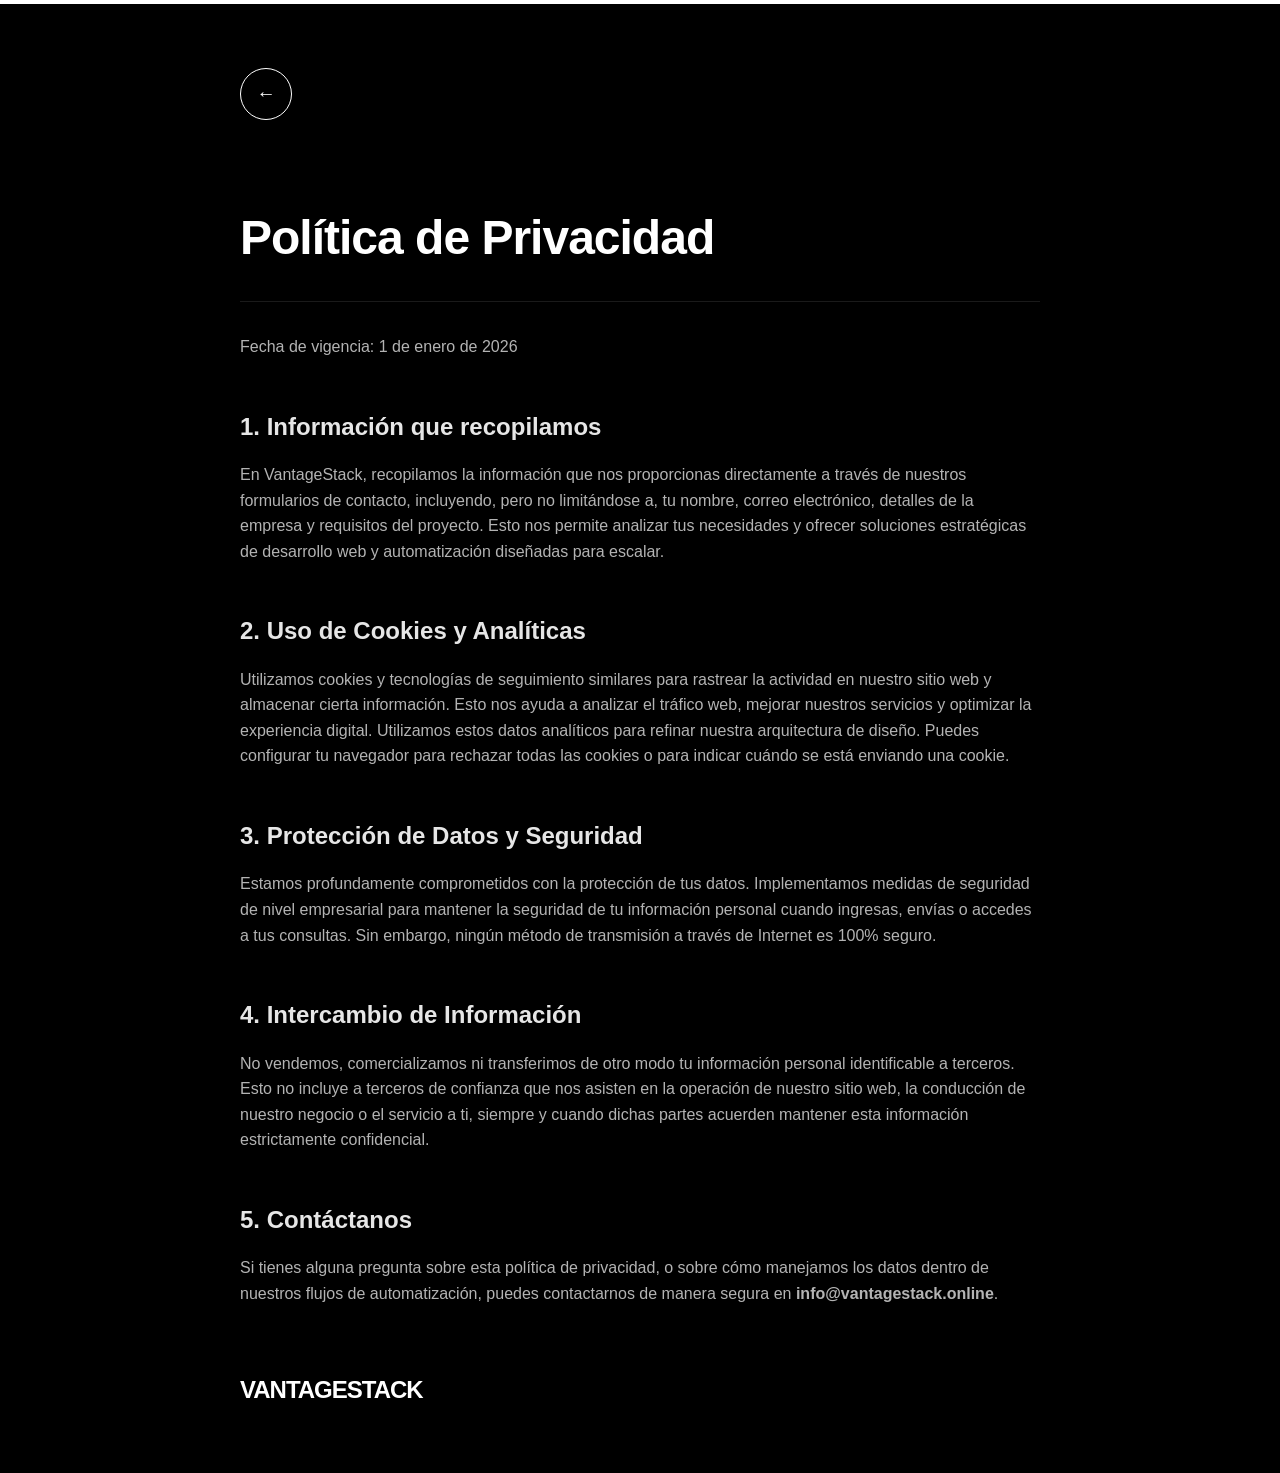
==== privacy-policy.html @ 12086ae9 "Initial commit: VantageStack Landing Page" ====
<!DOCTYPE html>
<html lang="es">
<head>
    <meta charset="UTF-8">
    <meta name="viewport" content="width=device-width, initial-scale=1.0">
    <title>Política de Privacidad - VantageStack</title>
    <style>
        body { font-family: 'Inter', sans-serif; background: #000; color: #fff; margin: 0; padding: 4rem 5vw; line-height: 1.6; border-top: 4px solid #fff; }
        .container { max-width: 800px; margin: 0 auto; }
        h1 { font-size: 3rem; margin-bottom: 2rem; border-bottom: 1px solid rgba(255,255,255,0.1); padding-bottom: 1.5rem; letter-spacing: -1px; }
        h2 { font-size: 1.5rem; margin-top: 3rem; margin-bottom: 1rem; color: rgba(255,255,255,0.9); }
        p, li { font-size: 1rem; color: rgba(255,255,255,0.7); margin-bottom: 1.5rem; }
        ul { margin-bottom: 1.5rem; padding-left: 1.5rem; }
        a.back-btn { display: inline-flex; align-items: center; justify-content: center; width: 50px; height: 50px; border: 1px solid #fff; border-radius: 50%; color: #fff; text-decoration: none; font-size: 1.2rem; margin-bottom: 3rem; transition: background 0.3s, color 0.3s; }
        a.back-btn:hover { background: #fff; color: #000; }
        .brand-footer { margin-top: 4rem; font-weight: 700; color: #fff; font-size: 1.5rem; letter-spacing: -1px; }
    </style>
</head>
<body>
    <div class="container">
        <a href="index.html" class="back-btn" aria-label="Volver al inicio">&larr;</a>
        
        <h1>Política de Privacidad</h1>
        <p>Fecha de vigencia: 1 de enero de 2026</p>

        <h2>1. Información que recopilamos</h2>
        <p>En VantageStack, recopilamos la información que nos proporcionas directamente a través de nuestros formularios de contacto, incluyendo, pero no limitándose a, tu nombre, correo electrónico, detalles de la empresa y requisitos del proyecto. Esto nos permite analizar tus necesidades y ofrecer soluciones estratégicas de desarrollo web y automatización diseñadas para escalar.</p>

        <h2>2. Uso de Cookies y Analíticas</h2>
        <p>Utilizamos cookies y tecnologías de seguimiento similares para rastrear la actividad en nuestro sitio web y almacenar cierta información. Esto nos ayuda a analizar el tráfico web, mejorar nuestros servicios y optimizar la experiencia digital. Utilizamos estos datos analíticos para refinar nuestra arquitectura de diseño. Puedes configurar tu navegador para rechazar todas las cookies o para indicar cuándo se está enviando una cookie.</p>

        <h2>3. Protección de Datos y Seguridad</h2>
        <p>Estamos profundamente comprometidos con la protección de tus datos. Implementamos medidas de seguridad de nivel empresarial para mantener la seguridad de tu información personal cuando ingresas, envías o accedes a tus consultas. Sin embargo, ningún método de transmisión a través de Internet es 100% seguro.</p>

        <h2>4. Intercambio de Información</h2>
        <p>No vendemos, comercializamos ni transferimos de otro modo tu información personal identificable a terceros. Esto no incluye a terceros de confianza que nos asisten en la operación de nuestro sitio web, la conducción de nuestro negocio o el servicio a ti, siempre y cuando dichas partes acuerden mantener esta información estrictamente confidencial.</p>

        <h2>5. Contáctanos</h2>
        <p>Si tienes alguna pregunta sobre esta política de privacidad, o sobre cómo manejamos los datos dentro de nuestros flujos de automatización, puedes contactarnos de manera segura en <strong>info@vantagestack.online</strong>.</p>
        
        <div class="brand-footer">VANTAGESTACK</div>
    </div>
</body>
</html>
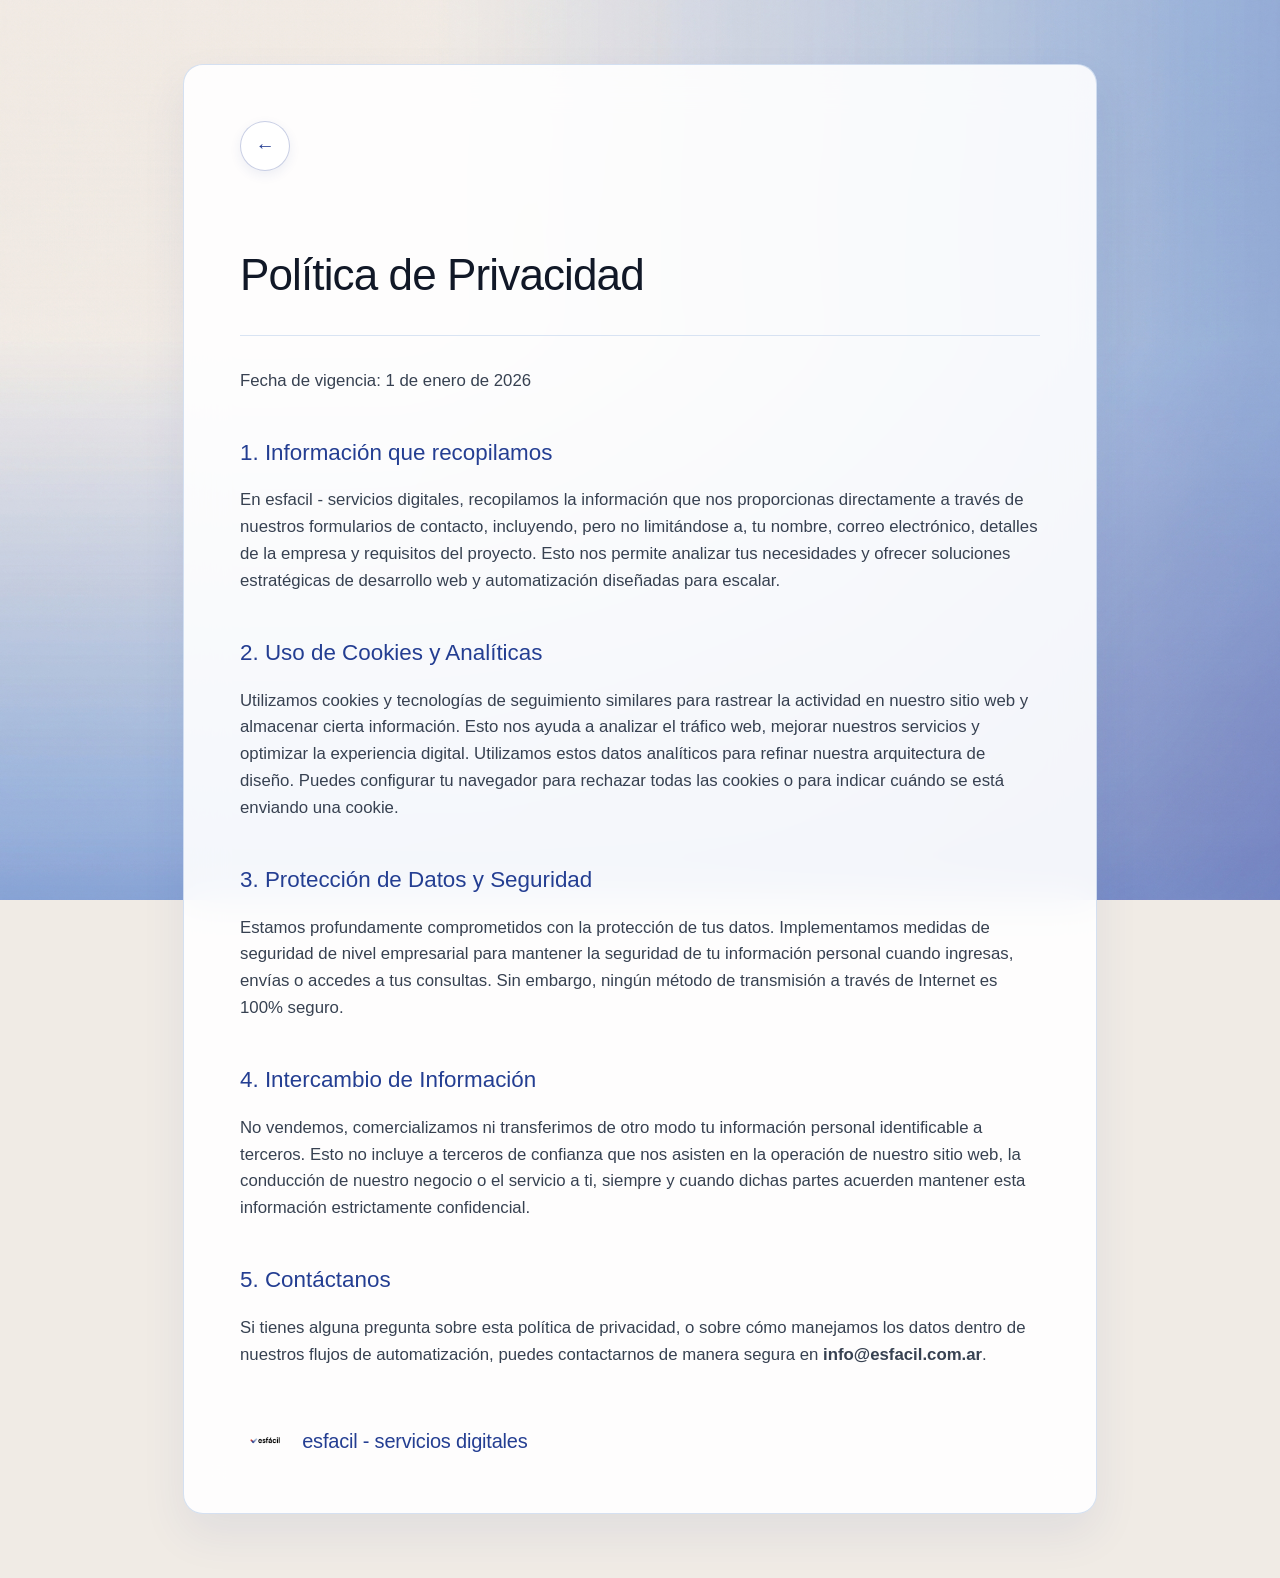
==== commit 29120637: "feat(branding): redesign site with esfacil identity, Satoshi font, new palette, and clean UI" ====
--- a/privacy-policy.html
+++ b/privacy-policy.html
@@ -3,17 +3,93 @@
 <head>
     <meta charset="UTF-8">
     <meta name="viewport" content="width=device-width, initial-scale=1.0">
-    <title>Política de Privacidad - VantageStack</title>
+    <title>Política de Privacidad - esfacil - servicios digitales</title>
+    <link rel="icon" type="image/png" href="LOGO.png">
+    <link rel="preconnect" href="https://api.fontshare.com">
+    <link href="https://api.fontshare.com/v2/css?f[]=satoshi@400,500,700,900&display=swap" rel="stylesheet">
     <style>
-        body { font-family: 'Inter', sans-serif; background: #000; color: #fff; margin: 0; padding: 4rem 5vw; line-height: 1.6; border-top: 4px solid #fff; }
-        .container { max-width: 800px; margin: 0 auto; }
-        h1 { font-size: 3rem; margin-bottom: 2rem; border-bottom: 1px solid rgba(255,255,255,0.1); padding-bottom: 1.5rem; letter-spacing: -1px; }
-        h2 { font-size: 1.5rem; margin-top: 3rem; margin-bottom: 1rem; color: rgba(255,255,255,0.9); }
-        p, li { font-size: 1rem; color: rgba(255,255,255,0.7); margin-bottom: 1.5rem; }
-        ul { margin-bottom: 1.5rem; padding-left: 1.5rem; }
-        a.back-btn { display: inline-flex; align-items: center; justify-content: center; width: 50px; height: 50px; border: 1px solid #fff; border-radius: 50%; color: #fff; text-decoration: none; font-size: 1.2rem; margin-bottom: 3rem; transition: background 0.3s, color 0.3s; }
-        a.back-btn:hover { background: #fff; color: #000; }
-        .brand-footer { margin-top: 4rem; font-weight: 700; color: #fff; font-size: 1.5rem; letter-spacing: -1px; }
+        body {
+            font-family: 'Satoshi', -apple-system, BlinkMacSystemFont, 'Segoe UI', Roboto, sans-serif;
+            background: #F0EBE5 url('FONDO DE REFERENCIA.jpg') no-repeat center center fixed;
+            background-size: cover;
+            color: #111827;
+            margin: 0;
+            padding: 4rem 5vw;
+            line-height: 1.6;
+        }
+        .container {
+            max-width: 800px;
+            margin: 0 auto;
+            background: rgba(255, 255, 255, 0.9);
+            backdrop-filter: blur(20px);
+            -webkit-backdrop-filter: blur(20px);
+            padding: 3.5rem;
+            border-radius: 20px;
+            border: 1px solid rgba(150, 180, 222, 0.4);
+            box-shadow: 0 20px 45px rgba(36, 62, 146, 0.08);
+        }
+        h1 {
+            font-size: 2.75rem;
+            font-weight: 500;
+            margin-bottom: 2rem;
+            border-bottom: 1px solid rgba(150, 180, 222, 0.35);
+            padding-bottom: 1.5rem;
+            letter-spacing: -0.02em;
+            color: #111827;
+        }
+        h2 {
+            font-size: 1.4rem;
+            font-weight: 500;
+            margin-top: 2.5rem;
+            margin-bottom: 1rem;
+            color: #243E92;
+        }
+        p, li {
+            font-size: 1.05rem;
+            color: #374151;
+            margin-bottom: 1.5rem;
+        }
+        ul {
+            margin-bottom: 1.5rem;
+            padding-left: 1.5rem;
+        }
+        a.back-btn {
+            display: inline-flex;
+            align-items: center;
+            justify-content: center;
+            width: 48px;
+            height: 48px;
+            border: 1px solid rgba(36, 62, 146, 0.25);
+            background: #FFFFFF;
+            border-radius: 50%;
+            color: #243E92;
+            text-decoration: none;
+            font-size: 1.2rem;
+            margin-bottom: 2.5rem;
+            transition: all 0.3s ease;
+            box-shadow: 0 4px 12px rgba(36, 62, 146, 0.08);
+        }
+        a.back-btn:hover {
+            background: #FF451A;
+            color: #FFFFFF;
+            border-color: #FF451A;
+            transform: translateY(-2px);
+        }
+        .brand-footer {
+            margin-top: 3.5rem;
+            font-weight: 500;
+            color: #243E92;
+            font-size: 1.25rem;
+            letter-spacing: -0.01em;
+            text-transform: lowercase;
+            display: flex;
+            align-items: center;
+            gap: 0.75rem;
+        }
+        .brand-footer img {
+            height: 28px;
+            width: auto;
+        }
     </style>
 </head>
 <body>
@@ -24,7 +100,7 @@
         <p>Fecha de vigencia: 1 de enero de 2026</p>
 
         <h2>1. Información que recopilamos</h2>
-        <p>En VantageStack, recopilamos la información que nos proporcionas directamente a través de nuestros formularios de contacto, incluyendo, pero no limitándose a, tu nombre, correo electrónico, detalles de la empresa y requisitos del proyecto. Esto nos permite analizar tus necesidades y ofrecer soluciones estratégicas de desarrollo web y automatización diseñadas para escalar.</p>
+        <p>En esfacil - servicios digitales, recopilamos la información que nos proporcionas directamente a través de nuestros formularios de contacto, incluyendo, pero no limitándose a, tu nombre, correo electrónico, detalles de la empresa y requisitos del proyecto. Esto nos permite analizar tus necesidades y ofrecer soluciones estratégicas de desarrollo web y automatización diseñadas para escalar.</p>
 
         <h2>2. Uso de Cookies y Analíticas</h2>
         <p>Utilizamos cookies y tecnologías de seguimiento similares para rastrear la actividad en nuestro sitio web y almacenar cierta información. Esto nos ayuda a analizar el tráfico web, mejorar nuestros servicios y optimizar la experiencia digital. Utilizamos estos datos analíticos para refinar nuestra arquitectura de diseño. Puedes configurar tu navegador para rechazar todas las cookies o para indicar cuándo se está enviando una cookie.</p>
@@ -36,9 +112,12 @@
         <p>No vendemos, comercializamos ni transferimos de otro modo tu información personal identificable a terceros. Esto no incluye a terceros de confianza que nos asisten en la operación de nuestro sitio web, la conducción de nuestro negocio o el servicio a ti, siempre y cuando dichas partes acuerden mantener esta información estrictamente confidencial.</p>
 
         <h2>5. Contáctanos</h2>
-        <p>Si tienes alguna pregunta sobre esta política de privacidad, o sobre cómo manejamos los datos dentro de nuestros flujos de automatización, puedes contactarnos de manera segura en <strong>info@vantagestack.online</strong>.</p>
+        <p>Si tienes alguna pregunta sobre esta política de privacidad, o sobre cómo manejamos los datos dentro de nuestros flujos de automatización, puedes contactarnos de manera segura en <strong>info@esfacil.com.ar</strong>.</p>
         
-        <div class="brand-footer">VANTAGESTACK</div>
+        <div class="brand-footer">
+            <img src="LOGO.png" alt="esfacil">
+            <span>esfacil - servicios digitales</span>
+        </div>
     </div>
 </body>
 </html>
